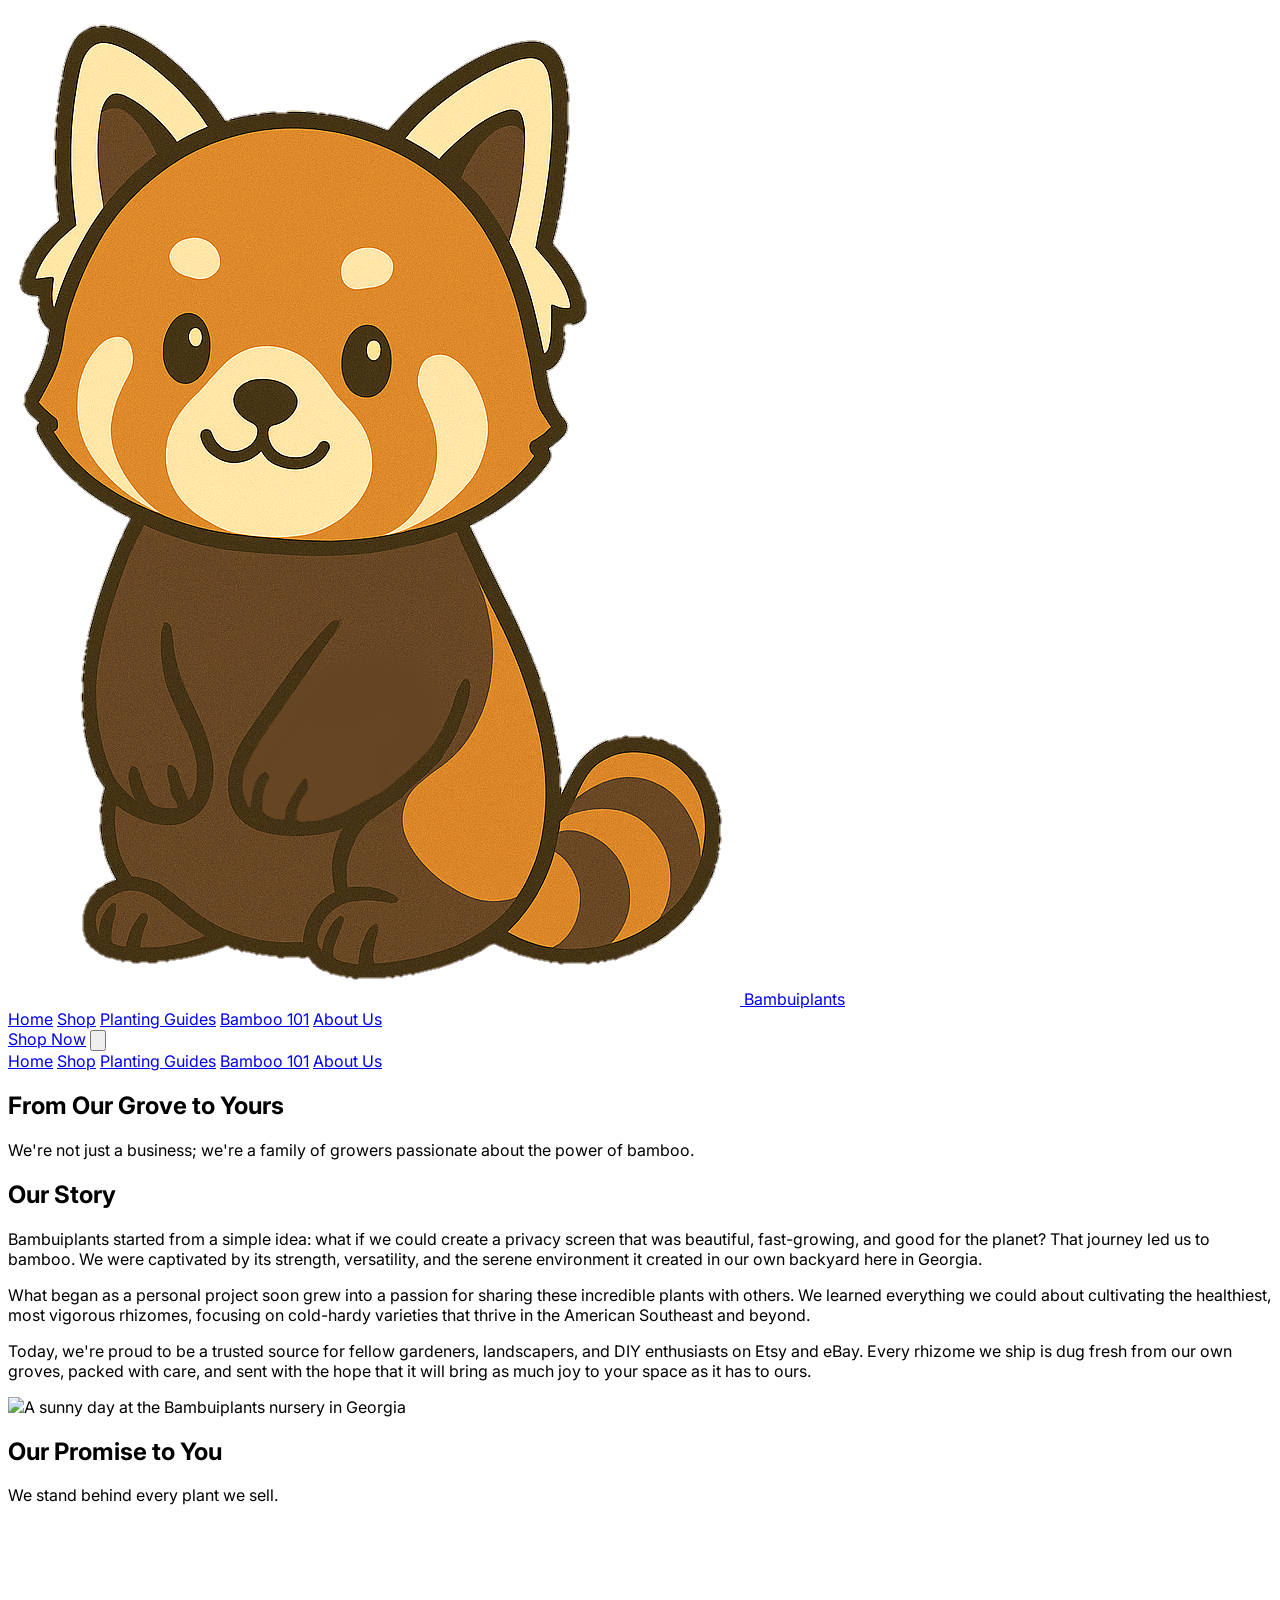
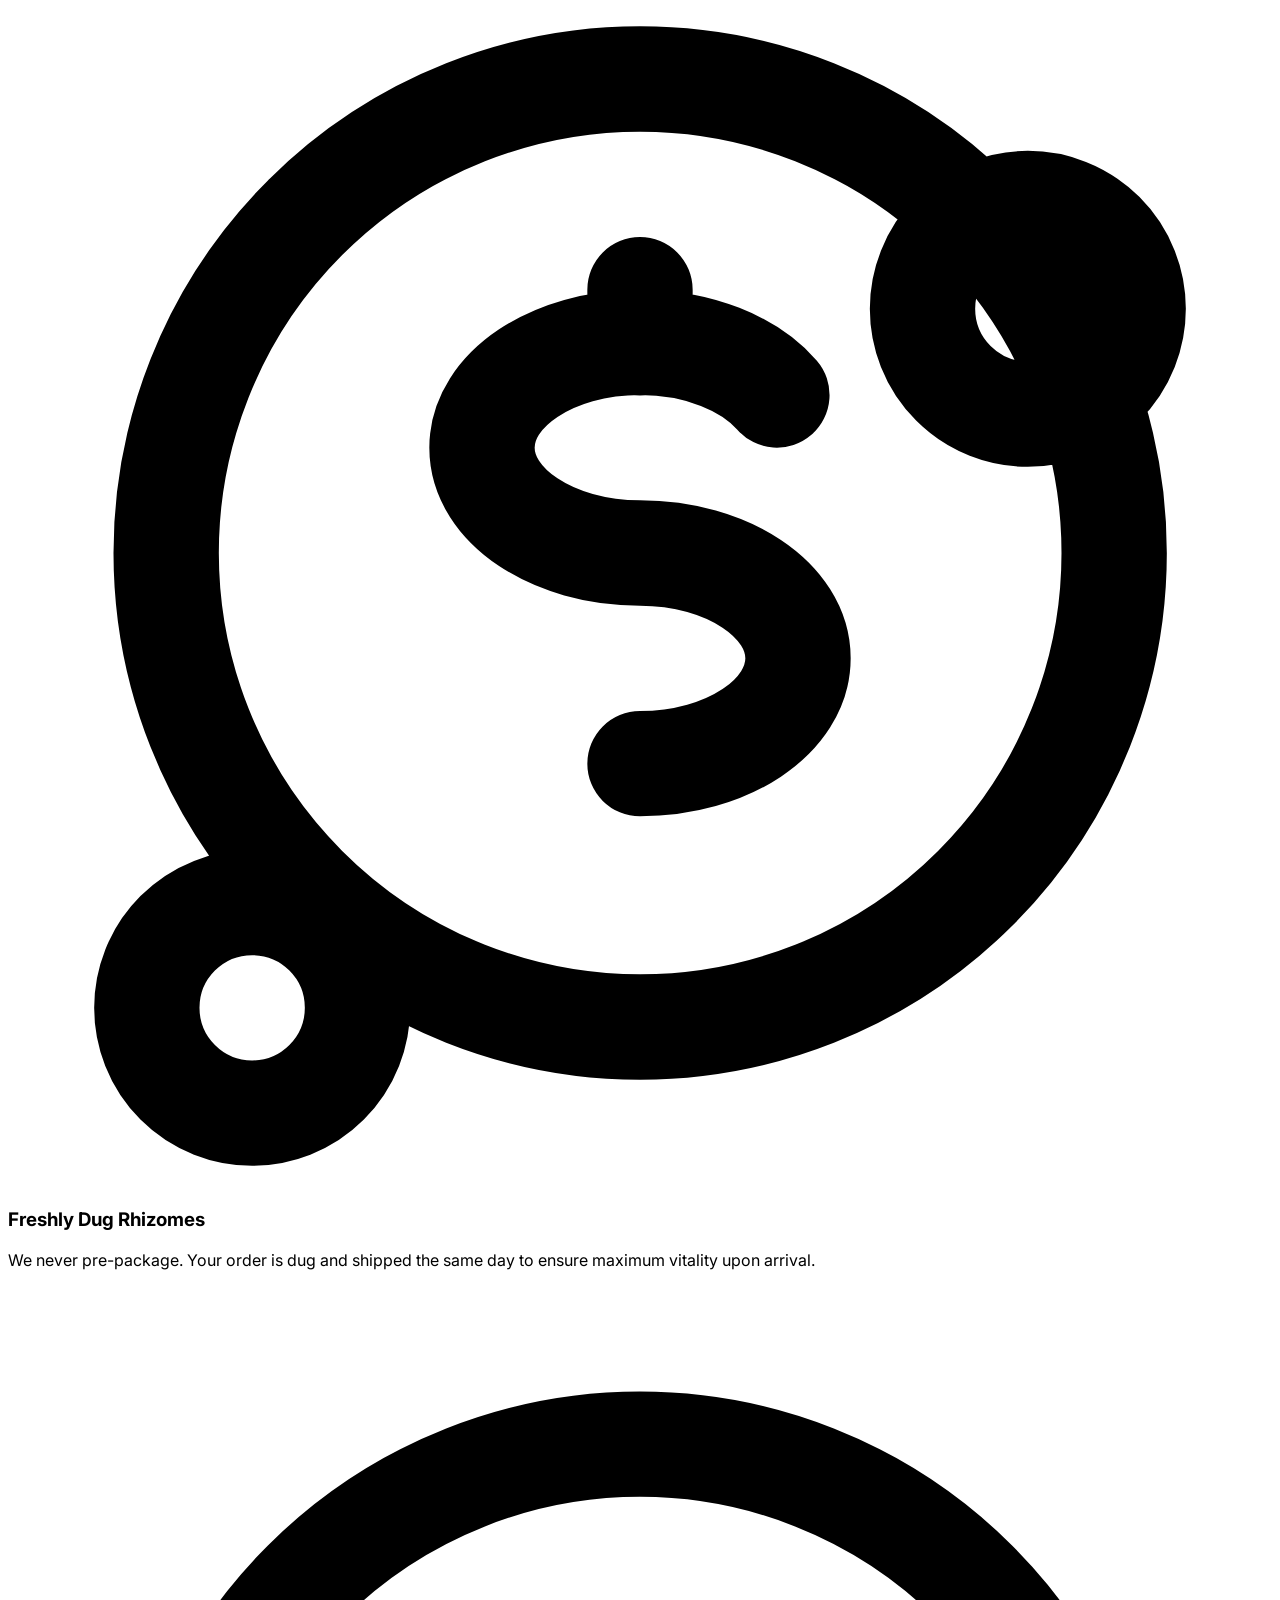
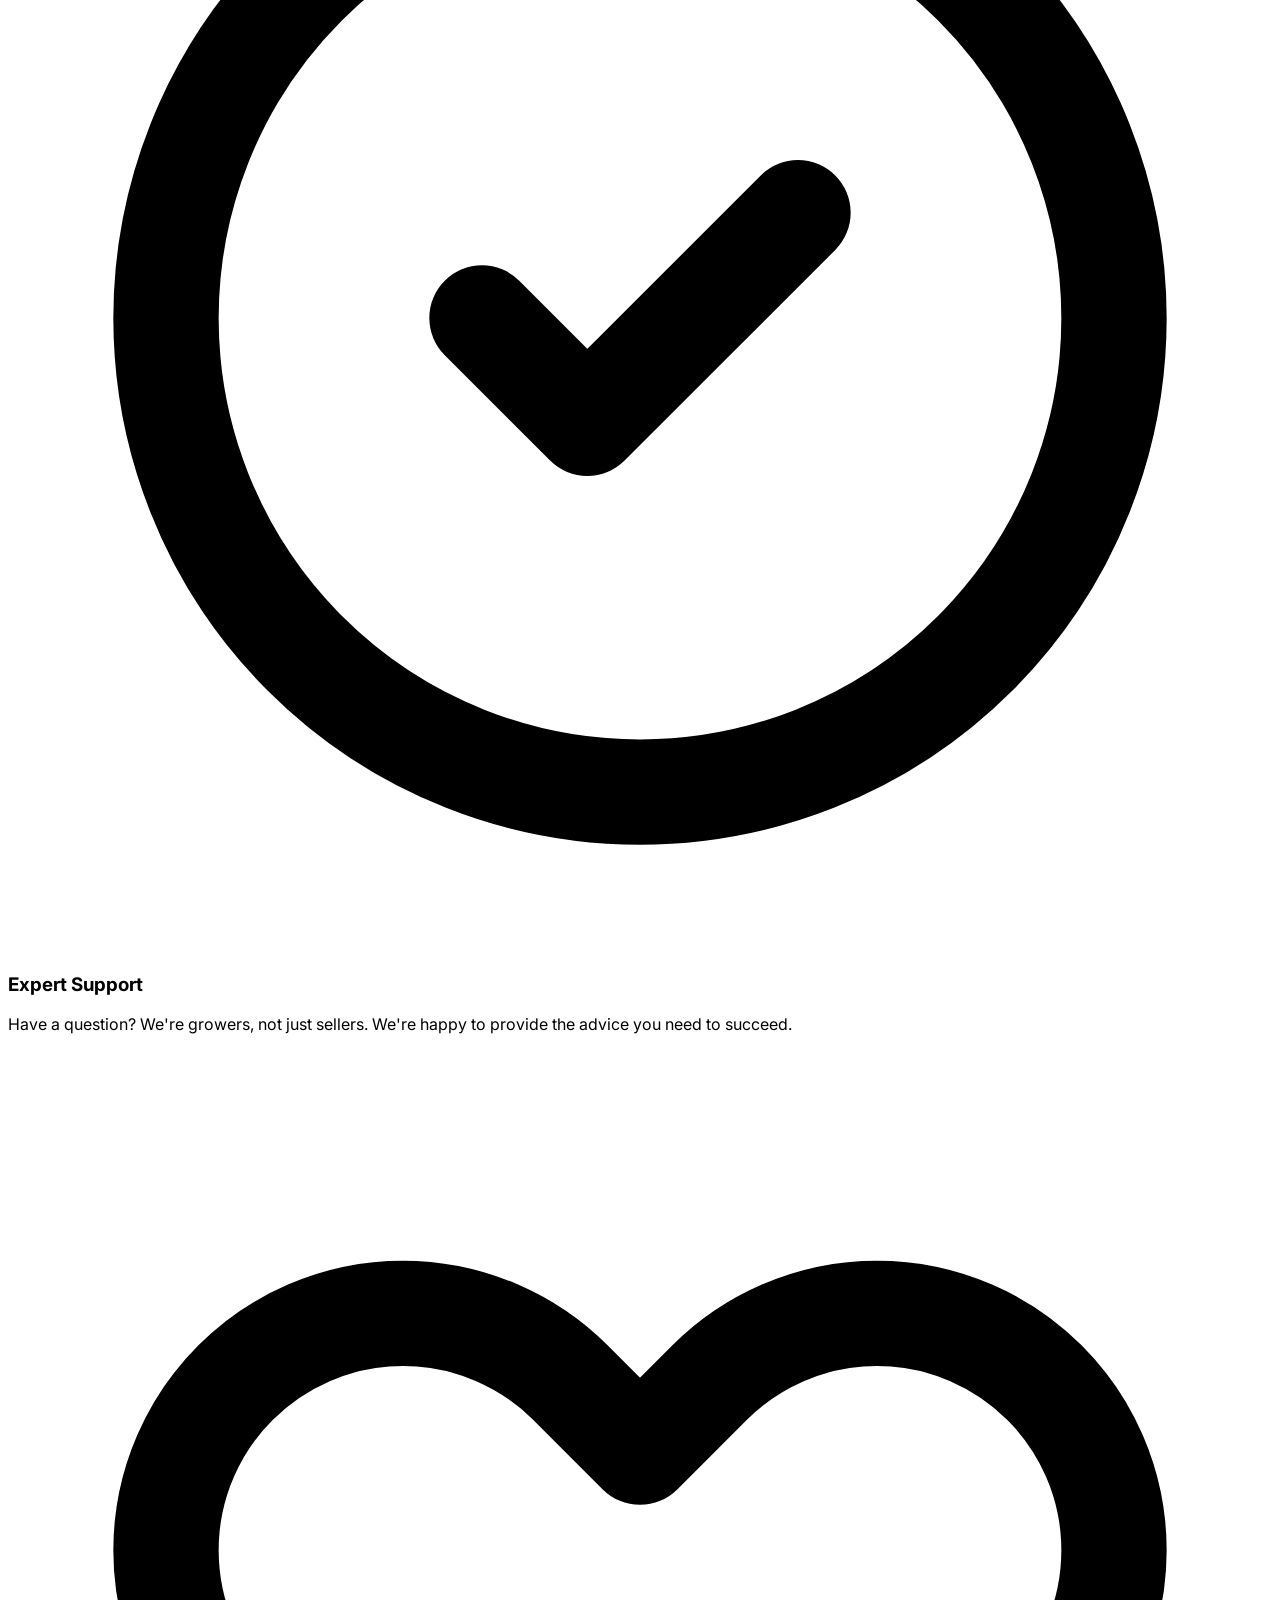
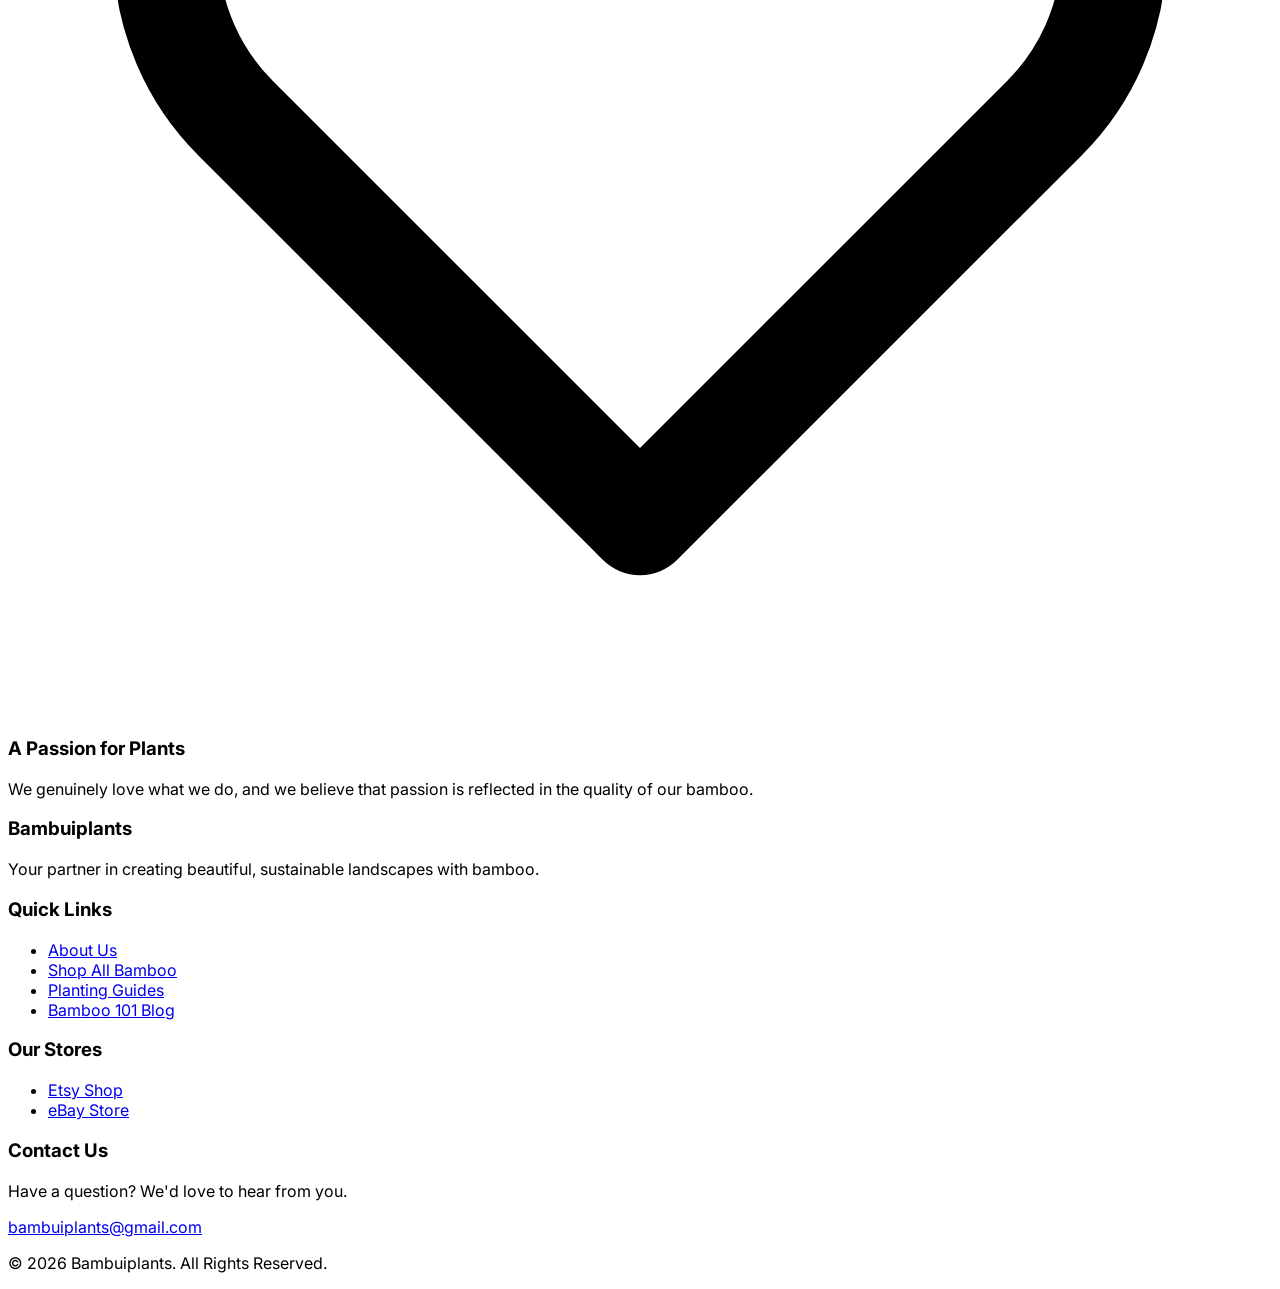
==== about.html @ 10f0aabd "feat: Complete website redesign and content update" ====
<!DOCTYPE html>
<html lang="en" class="scroll-smooth">
<head>
    <meta charset="UTF-8" />
    <meta name="viewport" content="width=device-width, initial-scale=1.0" />
    <title>About Bambuiplants - Our Story</title>
    <meta name="description" content="Learn about Bambuiplants, a family-run nursery in Georgia dedicated to growing and sharing high-quality, cold-hardy bamboo with fellow plant lovers." />
    <script src="https://cdn.tailwindcss.com"></script>
    <link rel="preconnect" href="https://fonts.googleapis.com">
    <link rel="preconnect" href="https://fonts.gstatic.com" crossorigin>
    <link href="https://fonts.googleapis.com/css2?family=Inter:wght@400;600;700&display=swap" rel="stylesheet">
    <!-- Google tag (gtag.js) -->
    <script async src="https://www.googletagmanager.com/gtag/js?id=G-WN4MCL9LML"></script>
    <script>
      window.dataLayer = window.dataLayer || [];
      function gtag(){dataLayer.push(arguments);}
      gtag('js', new Date());
      gtag('config', 'G-WN4MCL9LML');
    </script>
    <style>
        body { font-family: 'Inter', sans-serif; }
        .nav-link { position: relative; }
        .nav-link::after { content: ''; position: absolute; width: 0; height: 2px; bottom: -4px; left: 50%; background-color: #22c55e; transition: all 0.3s ease-in-out; transform: translateX(-50%); }
        .nav-link:hover::after { width: 100%; }
    </style>
</head>
<body class="bg-gray-50 text-gray-800">

    <!-- Header & Navigation -->
    <header class="bg-white shadow-sm sticky top-0 z-50">
        <div class="container mx-auto px-6 py-4 flex justify-between items-center">
            <a href="index.html" class="flex items-center space-x-3">
                <img src="images/bambuiplants-redpanda.png" alt="Bambuiplants Logo" class="h-10 w-auto" />
                <span class="self-center text-2xl font-bold whitespace-nowrap text-green-600">Bambui<span class="text-gray-700">plants</span></span>
            </a>
            <nav class="hidden md:flex items-center space-x-8">
                <a href="index.html" class="nav-link text-gray-600 hover:text-green-600 font-semibold">Home</a>
                <a href="shop.html" class="nav-link text-gray-600 hover:text-green-600 font-semibold">Shop</a>
                <a href="guides.html" class="nav-link text-gray-600 hover:text-green-600 font-semibold">Planting Guides</a>
                <a href="blog.html" class="nav-link text-gray-600 hover:text-green-600 font-semibold">Bamboo 101</a>
                <a href="about.html" class="nav-link text-green-600 hover:text-green-600 font-semibold">About Us</a>
            </nav>
            <div class="flex items-center">
                 <a href="shop.html" class="bg-green-500 hover:bg-green-600 text-white font-bold py-2 px-4 rounded-lg transition duration-300">Shop Now</a>
                 <button id="mobile-menu-btn" class="md:hidden ml-4 p-2 rounded-md text-gray-600 hover:bg-gray-100 focus:outline-none" aria-label="Open main menu">
                    <svg class="w-6 h-6" fill="none" stroke="currentColor" viewBox="0 0 24 24" xmlns="http://www.w3.org/2000/svg"><path stroke-linecap="round" stroke-linejoin="round" stroke-width="2" d="M4 6h16M4 12h16m-7 6h7"></path></svg>
                 </button>
            </div>
        </div>
        <div id="mobile-nav" class="hidden md:hidden bg-white border-t">
            <a href="index.html" class="block py-2 px-6 text-sm text-gray-600 hover:bg-gray-50">Home</a>
            <a href="shop.html" class="block py-2 px-6 text-sm text-gray-600 hover:bg-gray-50">Shop</a>
            <a href="guides.html" class="block py-2 px-6 text-sm text-gray-600 hover:bg-gray-50">Planting Guides</a>
            <a href="blog.html" class="block py-2 px-6 text-sm text-gray-600 hover:bg-gray-50">Bamboo 101</a>
            <a href="about.html" class="block py-2 px-6 text-sm text-green-600 hover:bg-gray-50">About Us</a>
        </div>
    </header>

    <!-- Main Content -->
    <main>
        <!-- Hero Section -->
        <section class="bg-green-600 text-white">
            <div class="container mx-auto px-6 py-20 text-center">
                <h1 class="text-4xl md:text-5xl font-bold">From Our Grove to Yours</h1>
                <p class="text-lg md:text-xl mt-4 max-w-3xl mx-auto">We're not just a business; we're a family of growers passionate about the power of bamboo.</p>
            </div>
        </section>

        <!-- Our Story Section -->
        <section class="container mx-auto px-6 py-16">
            <div class="grid md:grid-cols-2 gap-12 items-center">
                <div class="prose lg:prose-lg">
                    <h2 class="text-3xl font-bold">Our Story</h2>
                    <p>Bambuiplants started from a simple idea: what if we could create a privacy screen that was beautiful, fast-growing, and good for the planet? That journey led us to bamboo. We were captivated by its strength, versatility, and the serene environment it created in our own backyard here in Georgia.</p>
                    <p>What began as a personal project soon grew into a passion for sharing these incredible plants with others. We learned everything we could about cultivating the healthiest, most vigorous rhizomes, focusing on cold-hardy varieties that thrive in the American Southeast and beyond.</p>
                    <p>Today, we're proud to be a trusted source for fellow gardeners, landscapers, and DIY enthusiasts on Etsy and eBay. Every rhizome we ship is dug fresh from our own groves, packed with care, and sent with the hope that it will bring as much joy to your space as it has to ours.</p>
                </div>
                <div>
                    <img src="https://placehold.co/600x700/A2D4A2/FFFFFF?text=Our+Bamboo+Nursery" alt="A sunny day at the Bambuiplants nursery in Georgia" class="rounded-lg shadow-xl w-full h-auto">
                </div>
            </div>
        </section>

        <!-- Our Promise Section -->
        <section class="bg-white py-16">
            <div class="container mx-auto px-6">
                <div class="text-center mb-12">
                    <h2 class="text-3xl md:text-4xl font-bold">Our Promise to You</h2>
                    <p class="text-lg text-gray-600 mt-2">We stand behind every plant we sell.</p>
                </div>
                <div class="grid md:grid-cols-3 gap-8 max-w-5xl mx-auto">
                    <div class="text-center p-6">
                        <div class="p-4 bg-green-100 rounded-full inline-block mb-4">
                            <svg class="w-8 h-8 text-green-600" fill="none" stroke="currentColor" viewBox="0 0 24 24" xmlns="http://www.w3.org/2000/svg" aria-hidden="true"><path stroke-linecap="round" stroke-linejoin="round" stroke-width="2" d="M12 8c-1.657 0-3 .895-3 2s1.343 2 3 2 3 .895 3 2-1.343 2-3 2m0-8c1.11 0 2.08.402 2.599 1M12 8V7m0 1v.01"></path><path stroke-linecap="round" stroke-linejoin="round" stroke-width="2" d="M4.636 18.636m-2 2a2 2 0 104 0 2 2 0 10-4 0zM19.364 5.364m-2 2a2 2 0 104 0 2 2 0 10-4 0zM12 21a9 9 0 100-18 9 9 0 000 18z"></path></svg>
                        </div>
                        <h3 class="text-xl font-semibold mb-2">Freshly Dug Rhizomes</h3>
                        <p class="text-gray-600">We never pre-package. Your order is dug and shipped the same day to ensure maximum vitality upon arrival.</p>
                    </div>
                    <div class="text-center p-6">
                        <div class="p-4 bg-green-100 rounded-full inline-block mb-4">
                            <svg class="w-8 h-8 text-green-600" fill="none" stroke="currentColor" viewBox="0 0 24 24" xmlns="http://www.w3.org/2000/svg" aria-hidden="true"><path stroke-linecap="round" stroke-linejoin="round" stroke-width="2" d="M9 12l2 2 4-4m6 2a9 9 0 11-18 0 9 9 0 0118 0z"></path></svg>
                        </div>
                        <h3 class="text-xl font-semibold mb-2">Expert Support</h3>
                        <p class="text-gray-600">Have a question? We're growers, not just sellers. We're happy to provide the advice you need to succeed.</p>
                    </div>
                    <div class="text-center p-6">
                        <div class="p-4 bg-green-100 rounded-full inline-block mb-4">
                            <svg class="w-8 h-8 text-green-600" fill="none" stroke="currentColor" viewBox="0 0 24 24" xmlns="http://www.w3.org/2000/svg" aria-hidden="true"><path stroke-linecap="round" stroke-linejoin="round" stroke-width="2" d="M4.318 6.318a4.5 4.5 0 000 6.364L12 20.364l7.682-7.682a4.5 4.5 0 00-6.364-6.364L12 7.636l-1.318-1.318a4.5 4.5 0 00-6.364 0z"></path></svg>
                        </div>
                        <h3 class="text-xl font-semibold mb-2">A Passion for Plants</h3>
                        <p class="text-gray-600">We genuinely love what we do, and we believe that passion is reflected in the quality of our bamboo.</p>
                    </div>
                </div>
            </div>
        </section>

    </main>

    <!-- Footer -->
    <footer class="bg-gray-800 text-white mt-16">
        <div class="container mx-auto px-6 py-12">
            <div class="grid grid-cols-1 md:grid-cols-4 gap-8">
                <div>
                  <h3 class="text-lg font-semibold mb-4">Bambuiplants</h3>
                  <p class="text-gray-400">Your partner in creating beautiful, sustainable landscapes with bamboo.</p>
                </div>
                <div>
                  <h3 class="text-lg font-semibold mb-4">Quick Links</h3>
                  <ul class="space-y-2">
                    <li><a href="about.html" class="text-gray-400 hover:text-white">About Us</a></li>
                    <li><a href="shop.html" class="text-gray-400 hover:text-white">Shop All Bamboo</a></li>
                    <li><a href="guides.html" class="text-gray-400 hover:text-white">Planting Guides</a></li>
                    <li><a href="blog.html" class="text-gray-400 hover:text-white">Bamboo 101 Blog</a></li>
                  </ul>
                </div>
                <div>
                  <h3 class="text-lg font-semibold mb-4">Our Stores</h3>
                  <ul class="space-y-2">
                    <li><a href="https://www.etsy.com/shop/BambuiPlants" target="_blank" rel="noopener noreferrer" class="text-gray-400 hover:text-white">Etsy Shop</a></li>
                    <li><a href="https://www.ebay.com/usr/bambuiplants" target="_blank" rel="noopener noreferrer" class="text-gray-400 hover:text-white">eBay Store</a></li>
                  </ul>
                </div>
                <div>
                  <h3 class="text-lg font-semibold mb-4">Contact Us</h3>
                  <p class="text-gray-400 mb-2">Have a question? We'd love to hear from you.</p>
                  <a href="mailto:bambuiplants@gmail.com" class="text-green-400 hover:text-white transition-colors">bambuiplants@gmail.com</a>
                </div>
            </div>
            <div class="border-t border-gray-700 mt-8 pt-6 text-center text-gray-500">
                <p>&copy; <span id="year"></span> Bambuiplants. All Rights Reserved.</p>
            </div>
        </div>
    </footer>

    <script>
        // Mobile menu toggle
        const mobileMenuBtn = document.getElementById('mobile-menu-btn');
        const mobileNav = document.getElementById('mobile-nav');
        mobileMenuBtn.addEventListener('click', () => {
            mobileNav.classList.toggle('hidden');
        });
        // Set current year in footer
        document.getElementById('year').textContent = new Date().getFullYear();
    </script>

</body>
</html>
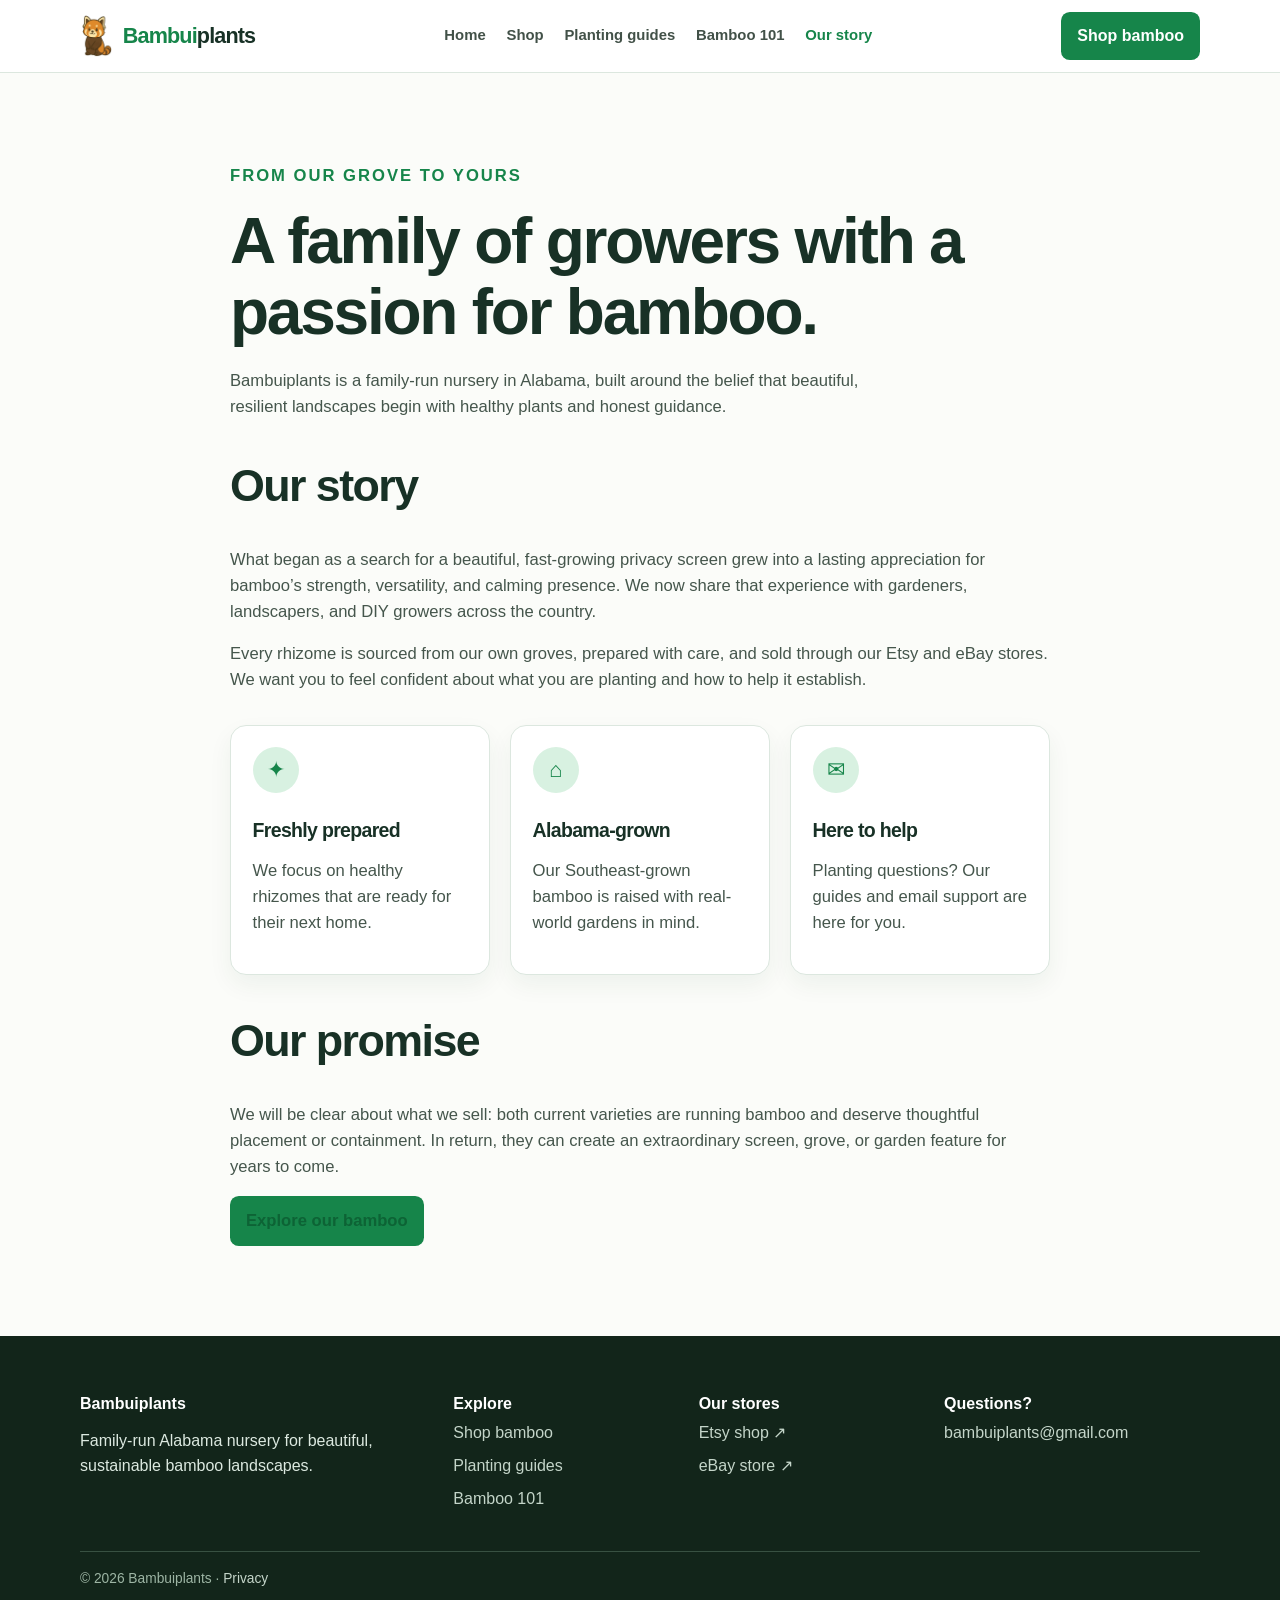
==== commit 501b720e: "Refresh Bambuiplants sales site" ====
--- a/about.html
+++ b/about.html
@@ -1,167 +1,4 @@
-<!DOCTYPE html>
-<html lang="en" class="scroll-smooth">
-<head>
-    <meta charset="UTF-8" />
-    <meta name="viewport" content="width=device-width, initial-scale=1.0" />
-    <title>About Bambuiplants - Our Story</title>
-    <meta name="description" content="Learn about Bambuiplants, a family-run nursery in Georgia dedicated to growing and sharing high-quality, cold-hardy bamboo with fellow plant lovers." />
-    <script src="https://cdn.tailwindcss.com"></script>
-    <link rel="preconnect" href="https://fonts.googleapis.com">
-    <link rel="preconnect" href="https://fonts.gstatic.com" crossorigin>
-    <link href="https://fonts.googleapis.com/css2?family=Inter:wght@400;600;700&display=swap" rel="stylesheet">
-    <!-- Google tag (gtag.js) -->
-    <script async src="https://www.googletagmanager.com/gtag/js?id=G-WN4MCL9LML"></script>
-    <script>
-      window.dataLayer = window.dataLayer || [];
-      function gtag(){dataLayer.push(arguments);}
-      gtag('js', new Date());
-      gtag('config', 'G-WN4MCL9LML');
-    </script>
-    <style>
-        body { font-family: 'Inter', sans-serif; }
-        .nav-link { position: relative; }
-        .nav-link::after { content: ''; position: absolute; width: 0; height: 2px; bottom: -4px; left: 50%; background-color: #22c55e; transition: all 0.3s ease-in-out; transform: translateX(-50%); }
-        .nav-link:hover::after { width: 100%; }
-    </style>
-</head>
-<body class="bg-gray-50 text-gray-800">
-
-    <!-- Header & Navigation -->
-    <header class="bg-white shadow-sm sticky top-0 z-50">
-        <div class="container mx-auto px-6 py-4 flex justify-between items-center">
-            <a href="index.html" class="flex items-center space-x-3">
-                <img src="images/bambuiplants-redpanda.png" alt="Bambuiplants Logo" class="h-10 w-auto" />
-                <span class="self-center text-2xl font-bold whitespace-nowrap text-green-600">Bambui<span class="text-gray-700">plants</span></span>
-            </a>
-            <nav class="hidden md:flex items-center space-x-8">
-                <a href="index.html" class="nav-link text-gray-600 hover:text-green-600 font-semibold">Home</a>
-                <a href="shop.html" class="nav-link text-gray-600 hover:text-green-600 font-semibold">Shop</a>
-                <a href="guides.html" class="nav-link text-gray-600 hover:text-green-600 font-semibold">Planting Guides</a>
-                <a href="blog.html" class="nav-link text-gray-600 hover:text-green-600 font-semibold">Bamboo 101</a>
-                <a href="about.html" class="nav-link text-green-600 hover:text-green-600 font-semibold">About Us</a>
-            </nav>
-            <div class="flex items-center">
-                 <a href="shop.html" class="bg-green-500 hover:bg-green-600 text-white font-bold py-2 px-4 rounded-lg transition duration-300">Shop Now</a>
-                 <button id="mobile-menu-btn" class="md:hidden ml-4 p-2 rounded-md text-gray-600 hover:bg-gray-100 focus:outline-none" aria-label="Open main menu">
-                    <svg class="w-6 h-6" fill="none" stroke="currentColor" viewBox="0 0 24 24" xmlns="http://www.w3.org/2000/svg"><path stroke-linecap="round" stroke-linejoin="round" stroke-width="2" d="M4 6h16M4 12h16m-7 6h7"></path></svg>
-                 </button>
-            </div>
-        </div>
-        <div id="mobile-nav" class="hidden md:hidden bg-white border-t">
-            <a href="index.html" class="block py-2 px-6 text-sm text-gray-600 hover:bg-gray-50">Home</a>
-            <a href="shop.html" class="block py-2 px-6 text-sm text-gray-600 hover:bg-gray-50">Shop</a>
-            <a href="guides.html" class="block py-2 px-6 text-sm text-gray-600 hover:bg-gray-50">Planting Guides</a>
-            <a href="blog.html" class="block py-2 px-6 text-sm text-gray-600 hover:bg-gray-50">Bamboo 101</a>
-            <a href="about.html" class="block py-2 px-6 text-sm text-green-600 hover:bg-gray-50">About Us</a>
-        </div>
-    </header>
-
-    <!-- Main Content -->
-    <main>
-        <!-- Hero Section -->
-        <section class="bg-green-600 text-white">
-            <div class="container mx-auto px-6 py-20 text-center">
-                <h1 class="text-4xl md:text-5xl font-bold">From Our Grove to Yours</h1>
-                <p class="text-lg md:text-xl mt-4 max-w-3xl mx-auto">We're not just a business; we're a family of growers passionate about the power of bamboo.</p>
-            </div>
-        </section>
-
-        <!-- Our Story Section -->
-        <section class="container mx-auto px-6 py-16">
-            <div class="grid md:grid-cols-2 gap-12 items-center">
-                <div class="prose lg:prose-lg">
-                    <h2 class="text-3xl font-bold">Our Story</h2>
-                    <p>Bambuiplants started from a simple idea: what if we could create a privacy screen that was beautiful, fast-growing, and good for the planet? That journey led us to bamboo. We were captivated by its strength, versatility, and the serene environment it created in our own backyard here in Georgia.</p>
-                    <p>What began as a personal project soon grew into a passion for sharing these incredible plants with others. We learned everything we could about cultivating the healthiest, most vigorous rhizomes, focusing on cold-hardy varieties that thrive in the American Southeast and beyond.</p>
-                    <p>Today, we're proud to be a trusted source for fellow gardeners, landscapers, and DIY enthusiasts on Etsy and eBay. Every rhizome we ship is dug fresh from our own groves, packed with care, and sent with the hope that it will bring as much joy to your space as it has to ours.</p>
-                </div>
-                <div>
-                    <img src="https://placehold.co/600x700/A2D4A2/FFFFFF?text=Our+Bamboo+Nursery" alt="A sunny day at the Bambuiplants nursery in Georgia" class="rounded-lg shadow-xl w-full h-auto">
-                </div>
-            </div>
-        </section>
-
-        <!-- Our Promise Section -->
-        <section class="bg-white py-16">
-            <div class="container mx-auto px-6">
-                <div class="text-center mb-12">
-                    <h2 class="text-3xl md:text-4xl font-bold">Our Promise to You</h2>
-                    <p class="text-lg text-gray-600 mt-2">We stand behind every plant we sell.</p>
-                </div>
-                <div class="grid md:grid-cols-3 gap-8 max-w-5xl mx-auto">
-                    <div class="text-center p-6">
-                        <div class="p-4 bg-green-100 rounded-full inline-block mb-4">
-                            <svg class="w-8 h-8 text-green-600" fill="none" stroke="currentColor" viewBox="0 0 24 24" xmlns="http://www.w3.org/2000/svg" aria-hidden="true"><path stroke-linecap="round" stroke-linejoin="round" stroke-width="2" d="M12 8c-1.657 0-3 .895-3 2s1.343 2 3 2 3 .895 3 2-1.343 2-3 2m0-8c1.11 0 2.08.402 2.599 1M12 8V7m0 1v.01"></path><path stroke-linecap="round" stroke-linejoin="round" stroke-width="2" d="M4.636 18.636m-2 2a2 2 0 104 0 2 2 0 10-4 0zM19.364 5.364m-2 2a2 2 0 104 0 2 2 0 10-4 0zM12 21a9 9 0 100-18 9 9 0 000 18z"></path></svg>
-                        </div>
-                        <h3 class="text-xl font-semibold mb-2">Freshly Dug Rhizomes</h3>
-                        <p class="text-gray-600">We never pre-package. Your order is dug and shipped the same day to ensure maximum vitality upon arrival.</p>
-                    </div>
-                    <div class="text-center p-6">
-                        <div class="p-4 bg-green-100 rounded-full inline-block mb-4">
-                            <svg class="w-8 h-8 text-green-600" fill="none" stroke="currentColor" viewBox="0 0 24 24" xmlns="http://www.w3.org/2000/svg" aria-hidden="true"><path stroke-linecap="round" stroke-linejoin="round" stroke-width="2" d="M9 12l2 2 4-4m6 2a9 9 0 11-18 0 9 9 0 0118 0z"></path></svg>
-                        </div>
-                        <h3 class="text-xl font-semibold mb-2">Expert Support</h3>
-                        <p class="text-gray-600">Have a question? We're growers, not just sellers. We're happy to provide the advice you need to succeed.</p>
-                    </div>
-                    <div class="text-center p-6">
-                        <div class="p-4 bg-green-100 rounded-full inline-block mb-4">
-                            <svg class="w-8 h-8 text-green-600" fill="none" stroke="currentColor" viewBox="0 0 24 24" xmlns="http://www.w3.org/2000/svg" aria-hidden="true"><path stroke-linecap="round" stroke-linejoin="round" stroke-width="2" d="M4.318 6.318a4.5 4.5 0 000 6.364L12 20.364l7.682-7.682a4.5 4.5 0 00-6.364-6.364L12 7.636l-1.318-1.318a4.5 4.5 0 00-6.364 0z"></path></svg>
-                        </div>
-                        <h3 class="text-xl font-semibold mb-2">A Passion for Plants</h3>
-                        <p class="text-gray-600">We genuinely love what we do, and we believe that passion is reflected in the quality of our bamboo.</p>
-                    </div>
-                </div>
-            </div>
-        </section>
-
-    </main>
-
-    <!-- Footer -->
-    <footer class="bg-gray-800 text-white mt-16">
-        <div class="container mx-auto px-6 py-12">
-            <div class="grid grid-cols-1 md:grid-cols-4 gap-8">
-                <div>
-                  <h3 class="text-lg font-semibold mb-4">Bambuiplants</h3>
-                  <p class="text-gray-400">Your partner in creating beautiful, sustainable landscapes with bamboo.</p>
-                </div>
-                <div>
-                  <h3 class="text-lg font-semibold mb-4">Quick Links</h3>
-                  <ul class="space-y-2">
-                    <li><a href="about.html" class="text-gray-400 hover:text-white">About Us</a></li>
-                    <li><a href="shop.html" class="text-gray-400 hover:text-white">Shop All Bamboo</a></li>
-                    <li><a href="guides.html" class="text-gray-400 hover:text-white">Planting Guides</a></li>
-                    <li><a href="blog.html" class="text-gray-400 hover:text-white">Bamboo 101 Blog</a></li>
-                  </ul>
-                </div>
-                <div>
-                  <h3 class="text-lg font-semibold mb-4">Our Stores</h3>
-                  <ul class="space-y-2">
-                    <li><a href="https://www.etsy.com/shop/BambuiPlants" target="_blank" rel="noopener noreferrer" class="text-gray-400 hover:text-white">Etsy Shop</a></li>
-                    <li><a href="https://www.ebay.com/usr/bambuiplants" target="_blank" rel="noopener noreferrer" class="text-gray-400 hover:text-white">eBay Store</a></li>
-                  </ul>
-                </div>
-                <div>
-                  <h3 class="text-lg font-semibold mb-4">Contact Us</h3>
-                  <p class="text-gray-400 mb-2">Have a question? We'd love to hear from you.</p>
-                  <a href="mailto:bambuiplants@gmail.com" class="text-green-400 hover:text-white transition-colors">bambuiplants@gmail.com</a>
-                </div>
-            </div>
-            <div class="border-t border-gray-700 mt-8 pt-6 text-center text-gray-500">
-                <p>&copy; <span id="year"></span> Bambuiplants. All Rights Reserved.</p>
-            </div>
-        </div>
-    </footer>
-
-    <script>
-        // Mobile menu toggle
-        const mobileMenuBtn = document.getElementById('mobile-menu-btn');
-        const mobileNav = document.getElementById('mobile-nav');
-        mobileMenuBtn.addEventListener('click', () => {
-            mobileNav.classList.toggle('hidden');
-        });
-        // Set current year in footer
-        document.getElementById('year').textContent = new Date().getFullYear();
-    </script>
-
-</body>
-</html>
+<!doctype html><html lang="en"><head><meta charset="utf-8"><meta name="viewport" content="width=device-width,initial-scale=1"><title>Our Alabama Bamboo Nursery | Bambuiplants</title><meta name="description" content="Meet Bambuiplants, a family-run Alabama nursery growing fresh bamboo rhizomes for gardeners, landscapers, and privacy-screen projects."><link rel="canonical" href="https://bambuiplants.com/about.html"><meta property="og:type" content="website"><meta property="og:title" content="Our Alabama Bamboo Nursery | Bambuiplants"><meta property="og:description" content="Family-grown bamboo rhizomes and practical support from our Alabama nursery."><meta property="og:url" content="https://bambuiplants.com/about.html"><meta name="twitter:card" content="summary"><link rel="stylesheet" href="styles.css"></head><body>
+<a class="skip-link" href="#main">Skip to content</a><header class="site-header"><div class="container header-inner"><a class="brand" href="index.html"><img src="images/bambuiplants-redpanda.webp" width="34" height="42" alt=""><span><span class="accent">Bambui</span>plants</span></a><nav class="site-nav" data-site-nav data-open="false" aria-label="Main navigation"><a href="index.html">Home</a><a href="shop.html">Shop</a><a href="guides.html">Planting guides</a><a href="blog.html">Bamboo 101</a><a href="about.html" aria-current="page">Our story</a></nav><div class="header-actions"><a class="button button-primary" href="shop.html">Shop bamboo</a><button class="menu-toggle" data-menu-button aria-label="Toggle menu" aria-expanded="false">☰</button></div></div></header>
+<main id="main"><section class="section"><div class="container content"><p class="eyebrow" style="color:var(--green)">From our grove to yours</p><h1 style="font-size:clamp(2.4rem,5vw,4.1rem)">A family of growers with a passion for bamboo.</h1><p class="lead" style="margin-left:0">Bambuiplants is a family-run nursery in Alabama, built around the belief that beautiful, resilient landscapes begin with healthy plants and honest guidance.</p><h2>Our story</h2><p>What began as a search for a beautiful, fast-growing privacy screen grew into a lasting appreciation for bamboo’s strength, versatility, and calming presence. We now share that experience with gardeners, landscapers, and DIY growers across the country.</p><p>Every rhizome is sourced from our own groves, prepared with care, and sold through our Etsy and eBay stores. We want you to feel confident about what you are planting and how to help it establish.</p><div class="grid three" style="margin-top:2rem"><div class="card"><div class="card-body"><div class="icon">✦</div><h3>Freshly prepared</h3><p>We focus on healthy rhizomes that are ready for their next home.</p></div></div><div class="card"><div class="card-body"><div class="icon">⌂</div><h3>Alabama-grown</h3><p>Our Southeast-grown bamboo is raised with real-world gardens in mind.</p></div></div><div class="card"><div class="card-body"><div class="icon">✉</div><h3>Here to help</h3><p>Planting questions? Our guides and email support are here for you.</p></div></div></div><h2>Our promise</h2><p>We will be clear about what we sell: both current varieties are running bamboo and deserve thoughtful placement or containment. In return, they can create an extraordinary screen, grove, or garden feature for years to come.</p><p><a class="button button-primary" href="shop.html">Explore our bamboo</a></p></div></section></main>
+<footer class="site-footer"><div class="container footer-grid"><div><h3>Bambuiplants</h3><p>Family-run Alabama nursery for beautiful, sustainable bamboo landscapes.</p></div><div><h3>Explore</h3><ul><li><a href="shop.html">Shop bamboo</a></li><li><a href="guides.html">Planting guides</a></li><li><a href="blog.html">Bamboo 101</a></li></ul></div><div><h3>Our stores</h3><ul><li><a href="https://www.etsy.com/shop/BambuiPlants" target="_blank" rel="noopener noreferrer">Etsy shop ↗</a></li><li><a href="https://www.ebay.com/usr/bambuiplants" target="_blank" rel="noopener noreferrer">eBay store ↗</a></li></ul></div><div><h3>Questions?</h3><a href="mailto:bambuiplants@gmail.com">bambuiplants@gmail.com</a></div></div><div class="container fineprint">© <span data-year></span> Bambuiplants · <a href="privacy.html">Privacy</a></div></footer><script src="site.js" defer></script></body></html>
--- a/styles.css
+++ b/styles.css
@@ -0,0 +1,33 @@
+:root { --green:#16854a; --green-dark:#0d6335; --mint:#eaf7ef; --ink:#183126; --muted:#5e6e64; --line:#dce7df; --cream:#fbfcf9; --orange:#e9702b; --blue:#2869b2; }
+* { box-sizing:border-box; }
+html { scroll-behavior:smooth; }
+body { margin:0; font-family:Inter,Arial,sans-serif; color:var(--ink); background:var(--cream); line-height:1.55; }
+a { color:inherit; }
+img { display:block; max-width:100%; }
+.container { width:min(1120px,calc(100% - 2rem)); margin:auto; }
+.skip-link { position:absolute; left:-9999px; } .skip-link:focus { left:1rem; top:1rem; z-index:100; padding:.65rem 1rem; background:white; }
+.site-header { position:sticky; top:0; z-index:20; background:rgba(255,255,255,.97); border-bottom:1px solid var(--line); }
+.header-inner { min-height:72px; display:flex; align-items:center; justify-content:space-between; gap:1rem; }
+.brand { display:flex; align-items:center; gap:.55rem; text-decoration:none; font-weight:800; font-size:1.35rem; letter-spacing:-.04em; white-space:nowrap; }
+.brand img { width:34px; height:42px; object-fit:contain; } .brand .accent { color:var(--green); }
+.site-nav { display:flex; align-items:center; gap:1.3rem; } .site-nav a { color:#425148; text-decoration:none; font-size:.93rem; font-weight:650; } .site-nav a:hover,.site-nav a[aria-current=page] { color:var(--green); }
+.header-actions { display:flex; align-items:center; gap:.5rem; }
+.button { display:inline-flex; align-items:center; justify-content:center; gap:.4rem; border:0; border-radius:.55rem; padding:.75rem 1rem; font:inherit; font-weight:750; text-decoration:none; cursor:pointer; transition:background .2s,transform .2s; }
+.button:hover { transform:translateY(-1px); } .button-primary { color:#fff; background:var(--green); } .button-primary:hover { background:var(--green-dark); } .button-light { background:#fff; color:var(--green-dark); } .button-etsy { background:var(--orange); color:#fff; } .button-ebay { background:var(--blue); color:#fff; }
+.menu-toggle { display:none; border:0; background:transparent; color:var(--ink); font-size:1.45rem; padding:.35rem; }
+.hero { min-height:515px; color:#fff; display:grid; place-items:center; text-align:center; background:linear-gradient(rgba(8,36,20,.60),rgba(8,36,20,.72)),url('images/bamboohero.webp') center/cover; }
+.hero-content { max-width:780px; padding:5rem 0; } .eyebrow { margin:0 0:.7rem; font-size:.78rem; font-weight:800; letter-spacing:.12em; text-transform:uppercase; color:#b7ebc8; }
+h1,h2,h3 { line-height:1.12; letter-spacing:-.035em; } h1 { font-size:clamp(2.45rem,6vw,4.9rem); margin:0; } h2 { font-size:clamp(1.8rem,4vw,2.8rem); margin:0 0:.65rem; } h3 { font-size:1.22rem; margin:.2rem 0 .5rem; }
+.lead { font-size:clamp(1.08rem,2vw,1.3rem); max-width:680px; margin:1.2rem auto 1.8rem; } .section { padding:4.6rem 0; } .section-muted { background:var(--mint); } .section-heading { max-width:650px; margin:0 auto 2.4rem; text-align:center; } .section-heading p { color:var(--muted); margin:0; }
+.grid { display:grid; gap:1.25rem; } .three { grid-template-columns:repeat(3,1fr); } .two { grid-template-columns:repeat(2,1fr); }
+.card { background:#fff; border:1px solid var(--line); border-radius:1rem; overflow:hidden; box-shadow:0 10px 25px rgba(25,62,38,.06); }
+.card-body { padding:1.35rem; } .card p,.muted { color:var(--muted); } .icon { width:46px; height:46px; display:grid; place-items:center; border-radius:50%; background:#d8f1e1; color:var(--green); font-size:1.35rem; }
+.product-image { width:100%; aspect-ratio:1.6/1; object-fit:cover; background:#e6eee7; } .tag { display:inline-block; padding:.25rem .55rem; border-radius:99px; background:#fdf0e8; color:#a84212; font-size:.76rem; font-weight:800; }
+.product-actions { display:grid; grid-template-columns:1fr 1fr; gap:.65rem; margin-top:1rem; } .product-actions .button { font-size:.9rem; padding:.68rem .5rem; }
+.facts { display:grid; grid-template-columns:repeat(3,1fr); gap:.7rem; margin:1rem 0; } .fact { padding:.65rem; background:#f7faf7; border-radius:.55rem; } .fact b { display:block; font-size:.74rem; text-transform:uppercase; letter-spacing:.05em; color:var(--green-dark); } .fact span { font-size:.9rem; }
+.notice { border-left:4px solid var(--green); padding:1rem 1.1rem; background:var(--mint); border-radius:0 .6rem .6rem 0; color:#31513e; }
+.trust-bar { padding:1rem 0; background:#123f27; color:#e9f8ed; text-align:center; font-size:.95rem; } .trust-bar strong { color:#fff; }
+.content { max-width:820px; margin:auto; } .content h2 { margin-top:2.5rem; } .content h3 { margin-top:1.65rem; } .content p,.content li { color:#45564c; font-size:1.04rem; } .content li { margin:.5rem 0; } .content a { color:var(--green-dark); font-weight:700; }
+.comparison { width:100%; border-collapse:collapse; background:white; border:1px solid var(--line); border-radius:.7rem; overflow:hidden; } .comparison th,.comparison td { padding:.85rem; text-align:left; vertical-align:top; border-bottom:1px solid var(--line); } .comparison th { background:#e6f5eb; } .comparison tr:last-child td { border-bottom:0; }
+.site-footer { background:#12251a; color:#dce9e0; padding:3.5rem 0 1.4rem; } .footer-grid { display:grid; grid-template-columns:1.6fr 1fr 1fr 1.2fr; gap:2rem; } .site-footer h3 { color:#fff; font-size:1rem; letter-spacing:0; } .site-footer ul { list-style:none; padding:0; margin:0; } .site-footer li { margin:.5rem 0; } .site-footer a { color:#c4d5c9; text-decoration:none; } .site-footer a:hover { color:#fff; } .fineprint { margin-top:2rem; padding-top:1rem; border-top:1px solid #385142; color:#9db5a4; font-size:.86rem; }
+@media (max-width:760px) { .header-inner { min-height:65px; } .brand { font-size:1.15rem; } .brand img { width:29px; height:36px; } .menu-toggle { display:block; } .site-nav { display:none; position:absolute; top:65px; left:0; right:0; padding:.8rem 1rem 1rem; flex-direction:column; align-items:stretch; gap:0; background:white; border-bottom:1px solid var(--line); box-shadow:0 8px 18px rgba(0,0,0,.06); } .site-nav[data-open=true] { display:flex; } .site-nav a { padding:.75rem .25rem; } .header-actions .button { font-size:.84rem; padding:.58rem .68rem; } .hero { min-height:510px; } .hero-content { padding:3rem 0; } .three,.two,.footer-grid { grid-template-columns:1fr; } .section { padding:3.4rem 0; } .facts { grid-template-columns:1fr; } .product-actions { grid-template-columns:1fr; } .comparison { display:block; overflow-x:auto; } }
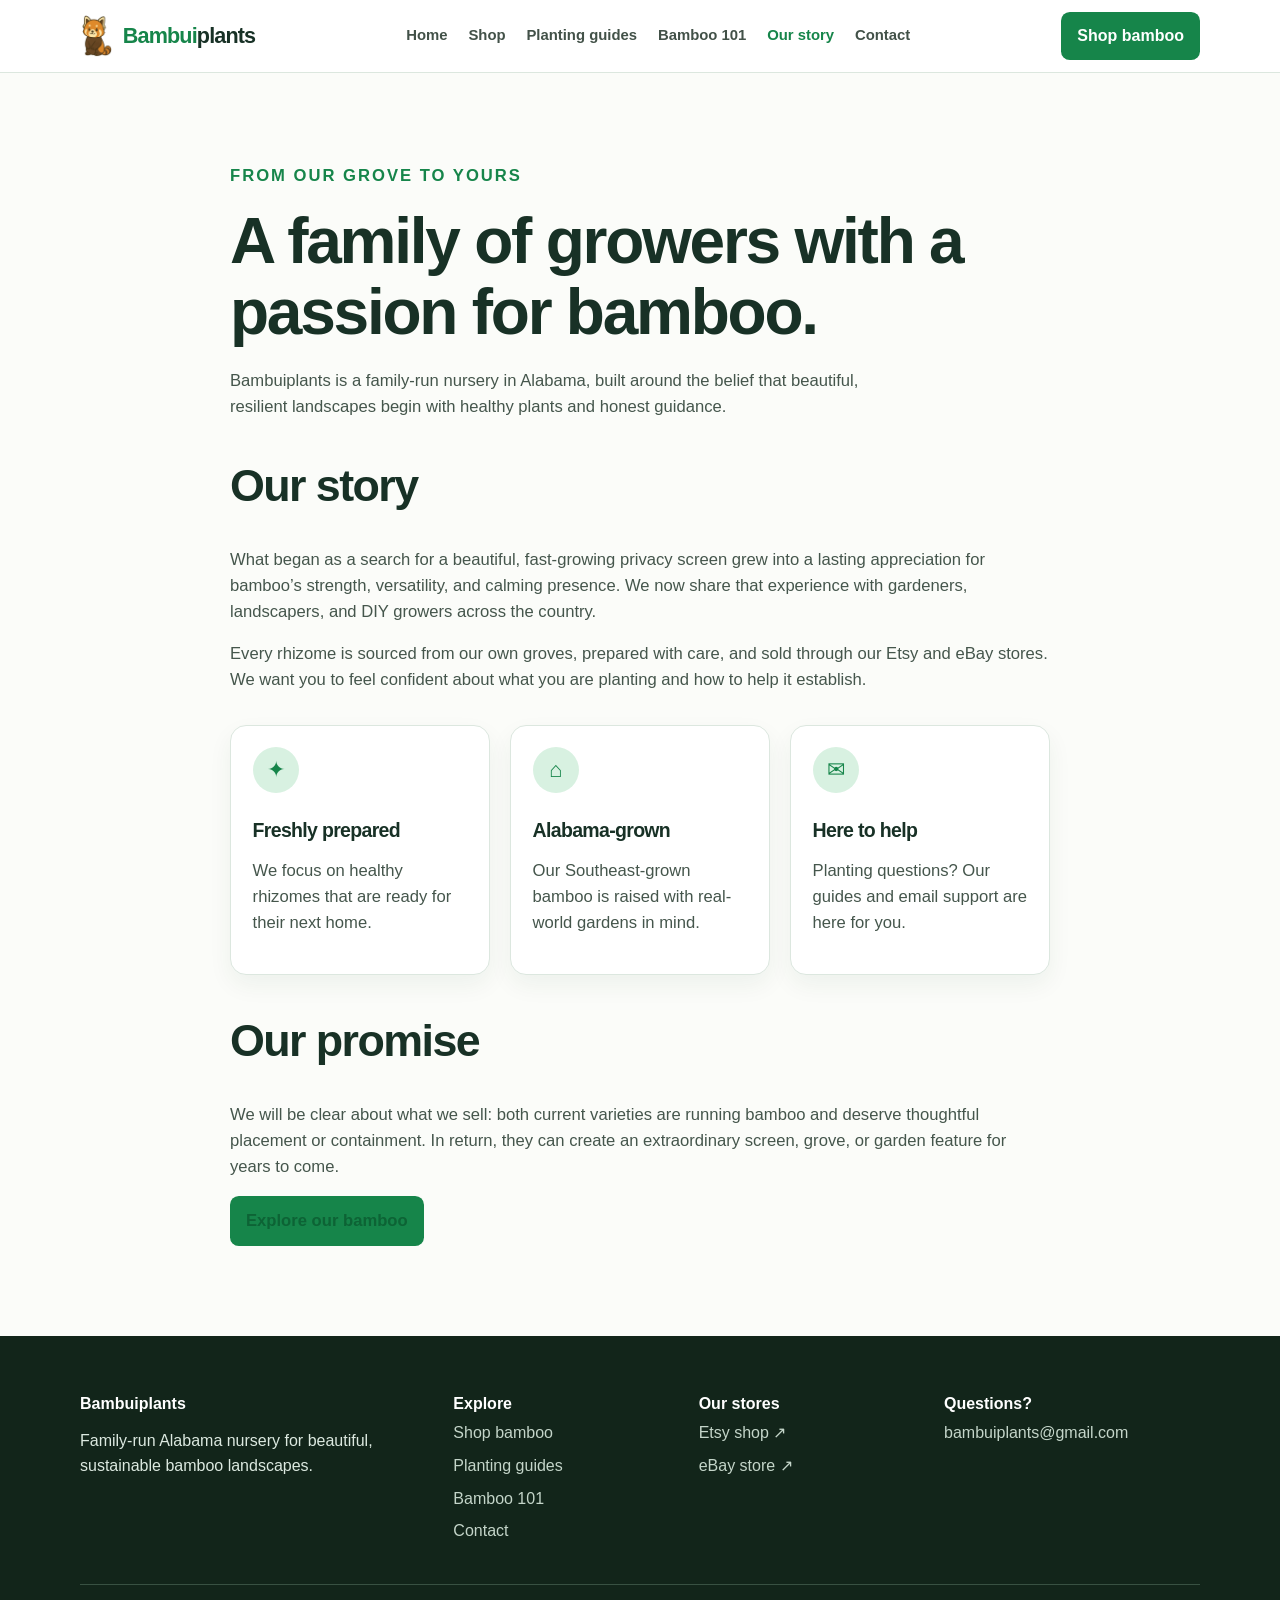
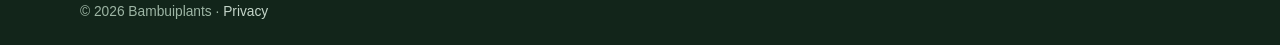
==== commit 771dcabd: "Mark Black Bamboo sold out and add Contact to about.html" ====
--- a/about.html
+++ b/about.html
@@ -1,4 +1,4 @@
 <!doctype html><html lang="en"><head><meta charset="utf-8"><meta name="viewport" content="width=device-width,initial-scale=1"><title>Our Alabama Bamboo Nursery | Bambuiplants</title><meta name="description" content="Meet Bambuiplants, a family-run Alabama nursery growing fresh bamboo rhizomes for gardeners, landscapers, and privacy-screen projects."><link rel="canonical" href="https://bambuiplants.com/about.html"><meta property="og:type" content="website"><meta property="og:title" content="Our Alabama Bamboo Nursery | Bambuiplants"><meta property="og:description" content="Family-grown bamboo rhizomes and practical support from our Alabama nursery."><meta property="og:url" content="https://bambuiplants.com/about.html"><meta name="twitter:card" content="summary"><link rel="stylesheet" href="styles.css"></head><body>
-<a class="skip-link" href="#main">Skip to content</a><header class="site-header"><div class="container header-inner"><a class="brand" href="index.html"><img src="images/bambuiplants-redpanda.webp" width="34" height="42" alt=""><span><span class="accent">Bambui</span>plants</span></a><nav class="site-nav" data-site-nav data-open="false" aria-label="Main navigation"><a href="index.html">Home</a><a href="shop.html">Shop</a><a href="guides.html">Planting guides</a><a href="blog.html">Bamboo 101</a><a href="about.html" aria-current="page">Our story</a></nav><div class="header-actions"><a class="button button-primary" href="shop.html">Shop bamboo</a><button class="menu-toggle" data-menu-button aria-label="Toggle menu" aria-expanded="false">☰</button></div></div></header>
+<a class="skip-link" href="#main">Skip to content</a><header class="site-header"><div class="container header-inner"><a class="brand" href="index.html"><img src="images/bambuiplants-redpanda.webp" width="34" height="42" alt=""><span><span class="accent">Bambui</span>plants</span></a><nav class="site-nav" data-site-nav data-open="false" aria-label="Main navigation"><a href="index.html">Home</a><a href="shop.html">Shop</a><a href="guides.html">Planting guides</a><a href="blog.html">Bamboo 101</a><a href="about.html" aria-current="page">Our story</a><a href="contact.html">Contact</a></nav><div class="header-actions"><a class="button button-primary" href="shop.html">Shop bamboo</a><button class="menu-toggle" data-menu-button aria-label="Toggle menu" aria-expanded="false">☰</button></div></div></header>
 <main id="main"><section class="section"><div class="container content"><p class="eyebrow" style="color:var(--green)">From our grove to yours</p><h1 style="font-size:clamp(2.4rem,5vw,4.1rem)">A family of growers with a passion for bamboo.</h1><p class="lead" style="margin-left:0">Bambuiplants is a family-run nursery in Alabama, built around the belief that beautiful, resilient landscapes begin with healthy plants and honest guidance.</p><h2>Our story</h2><p>What began as a search for a beautiful, fast-growing privacy screen grew into a lasting appreciation for bamboo’s strength, versatility, and calming presence. We now share that experience with gardeners, landscapers, and DIY growers across the country.</p><p>Every rhizome is sourced from our own groves, prepared with care, and sold through our Etsy and eBay stores. We want you to feel confident about what you are planting and how to help it establish.</p><div class="grid three" style="margin-top:2rem"><div class="card"><div class="card-body"><div class="icon">✦</div><h3>Freshly prepared</h3><p>We focus on healthy rhizomes that are ready for their next home.</p></div></div><div class="card"><div class="card-body"><div class="icon">⌂</div><h3>Alabama-grown</h3><p>Our Southeast-grown bamboo is raised with real-world gardens in mind.</p></div></div><div class="card"><div class="card-body"><div class="icon">✉</div><h3>Here to help</h3><p>Planting questions? Our guides and email support are here for you.</p></div></div></div><h2>Our promise</h2><p>We will be clear about what we sell: both current varieties are running bamboo and deserve thoughtful placement or containment. In return, they can create an extraordinary screen, grove, or garden feature for years to come.</p><p><a class="button button-primary" href="shop.html">Explore our bamboo</a></p></div></section></main>
-<footer class="site-footer"><div class="container footer-grid"><div><h3>Bambuiplants</h3><p>Family-run Alabama nursery for beautiful, sustainable bamboo landscapes.</p></div><div><h3>Explore</h3><ul><li><a href="shop.html">Shop bamboo</a></li><li><a href="guides.html">Planting guides</a></li><li><a href="blog.html">Bamboo 101</a></li></ul></div><div><h3>Our stores</h3><ul><li><a href="https://www.etsy.com/shop/BambuiPlants" target="_blank" rel="noopener noreferrer">Etsy shop ↗</a></li><li><a href="https://www.ebay.com/usr/bambuiplants" target="_blank" rel="noopener noreferrer">eBay store ↗</a></li></ul></div><div><h3>Questions?</h3><a href="mailto:bambuiplants@gmail.com">bambuiplants@gmail.com</a></div></div><div class="container fineprint">© <span data-year></span> Bambuiplants · <a href="privacy.html">Privacy</a></div></footer><script src="site.js" defer></script></body></html>
+<footer class="site-footer"><div class="container footer-grid"><div><h3>Bambuiplants</h3><p>Family-run Alabama nursery for beautiful, sustainable bamboo landscapes.</p></div><div><h3>Explore</h3><ul><li><a href="shop.html">Shop bamboo</a></li><li><a href="guides.html">Planting guides</a></li><li><a href="blog.html">Bamboo 101</a></li><li><a href="contact.html">Contact</a></li></ul></div><div><h3>Our stores</h3><ul><li><a href="https://www.etsy.com/shop/BambuiPlants" target="_blank" rel="noopener noreferrer">Etsy shop ↗</a></li><li><a href="https://www.ebay.com/usr/bambuiplants" target="_blank" rel="noopener noreferrer">eBay store ↗</a></li></ul></div><div><h3>Questions?</h3><a href="mailto:bambuiplants@gmail.com">bambuiplants@gmail.com</a></div></div><div class="container fineprint">© <span data-year></span> Bambuiplants · <a href="privacy.html">Privacy</a></div></footer><script src="site.js" defer></script></body></html>
